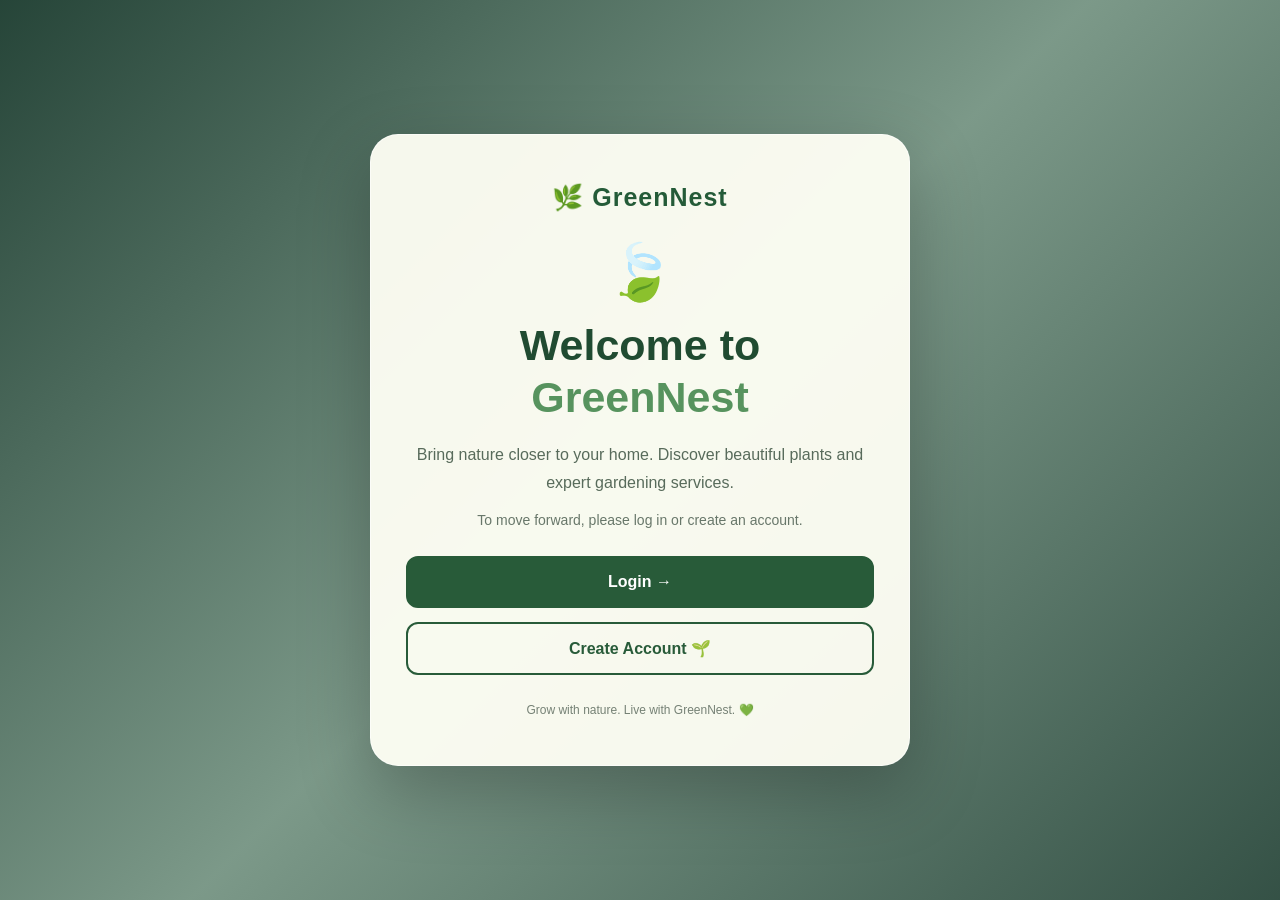
==== index.html @ 57256851 "Add files via upload" ====
<!DOCTYPE html>
<html lang="en">
<head>
    <meta charset="UTF-8">
    <meta name="viewport" content="width=device-width, initial-scale=1.0">

    <title>Welcome to GreenNest 🌿</title>

    <style>
        * {
            margin: 0;
            padding: 0;
            box-sizing: border-box;
        }

        body {
            min-height: 100vh;
            font-family: 'Segoe UI', Arial, sans-serif;
            background:
                linear-gradient(
                    135deg,
                    rgba(8, 43, 29, 0.88),
                    rgba(29, 79, 51, 0.58),
                    rgba(8, 43, 29, 0.82)
                ),
                url("images/main.jpg");

            background-size: cover;
            background-position: center;
            background-attachment: fixed;

            display: flex;
            justify-content: center;
            align-items: center;
            padding: 24px;
        }

        .welcome-card {
            width: 100%;
            max-width: 540px;
            padding: 48px 35px;
            text-align: center;

            background: rgba(255, 255, 245, 0.95);
            border: 1px solid rgba(255, 255, 255, 0.6);
            border-radius: 28px;

            box-shadow: 0 25px 70px rgba(0, 0, 0, 0.25);

            animation: appear 0.8s ease;
        }

        .logo {
            font-size: 25px;
            font-weight: 700;
            color: #245b38;
            letter-spacing: 1px;
            margin-bottom: 28px;
        }

        .leaf {
            font-size: 55px;
            margin-bottom: 15px;
            animation: float 3s ease-in-out infinite;
        }

        h1 {
            font-size: clamp(30px, 6vw, 43px);
            color: #204b31;
            line-height: 1.2;
            margin-bottom: 18px;
        }

        h1 span {
            color: #57935e;
        }

        .tagline {
            font-size: 16px;
            color: #586b5b;
            line-height: 1.7;
            margin-bottom: 16px;
        }

        .instruction {
            font-size: 14px;
            color: #68776a;
            margin-bottom: 28px;
        }

        .buttons {
            display: flex;
            flex-direction: column;
            gap: 14px;
        }

        .btn {
            display: block;
            width: 100%;
            padding: 15px 20px;
            border-radius: 12px;
            text-decoration: none;
            font-size: 16px;
            font-weight: 600;
            transition: 0.3s ease;
        }

        .login-btn {
            background: #285b39;
            color: white;
            border: 2px solid #285b39;
        }

        .signup-btn {
            background: transparent;
            color: #285b39;
            border: 2px solid #285b39;
        }

        .login-btn:hover {
            background: #194329;
            border-color: #194329;
            transform: translateY(-3px);
        }

        .signup-btn:hover {
            background: #e5f0e4;
            transform: translateY(-3px);
        }

        .footer-text {
            margin-top: 28px;
            color: #758175;
            font-size: 12px;
        }

        @keyframes appear {
            from {
                opacity: 0;
                transform: translateY(20px);
            }

            to {
                opacity: 1;
                transform: translateY(0);
            }
        }

        @keyframes float {
            0%, 100% {
                transform: translateY(0);
            }

            50% {
                transform: translateY(-8px);
            }
        }

        @media (max-width: 480px) {
            .welcome-card {
                padding: 38px 23px;
                border-radius: 22px;
            }

            .logo {
                font-size: 22px;
            }
        }
    </style>
</head>

<body>

    <main class="welcome-card">

        <div class="logo">🌿 GreenNest</div>

        <div class="leaf">🍃</div>

        <h1>
            Welcome to <span>GreenNest</span>
        </h1>

        <p class="tagline">
            Bring nature closer to your home.
            Discover beautiful plants and expert gardening services.
        </p>

        <p class="instruction">
            To move forward, please log in or create an account.
        </p>

        <div class="buttons">

            <a href="login.html" class="btn login-btn">
                Login →
            </a>

            <a href="signup.html" class="btn signup-btn">
                Create Account 🌱
            </a>

        </div>

        <p class="footer-text">
            Grow with nature. Live with GreenNest. 💚
        </p>

    </main>

</body>
</html>
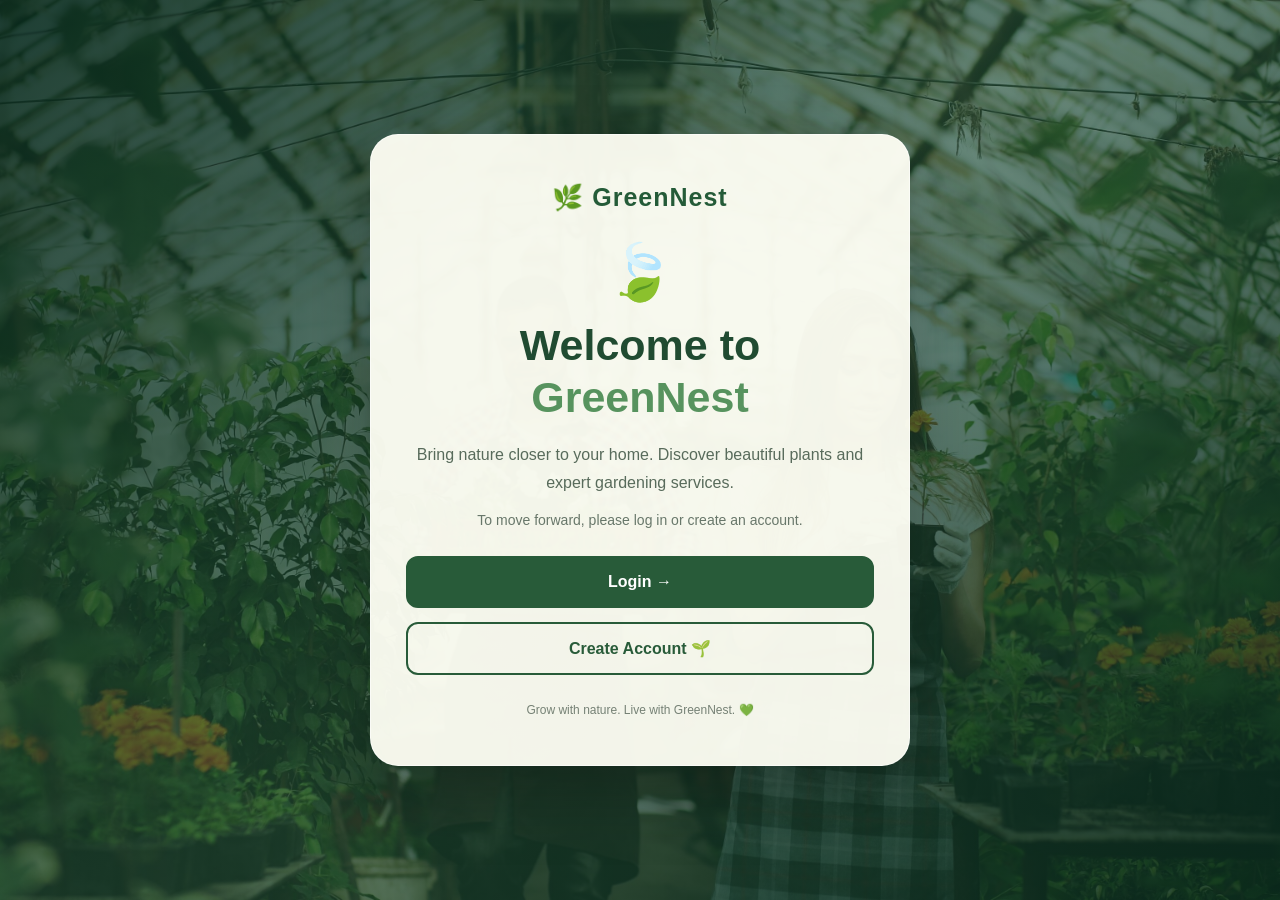
==== commit 3a7391dd: "Fix HTML encoding issues in index.html" ====
--- a/index.html
+++ b/index.html
@@ -23,7 +23,7 @@
                     rgba(29, 79, 51, 0.58),
                     rgba(8, 43, 29, 0.82)
                 ),
-                url("images/main.jpg");
+                url("main.jpg");
 
             background-size: cover;
             background-position: center;
@@ -209,4 +209,4 @@
     </main>
 
 </body>
-</html>+</html>
